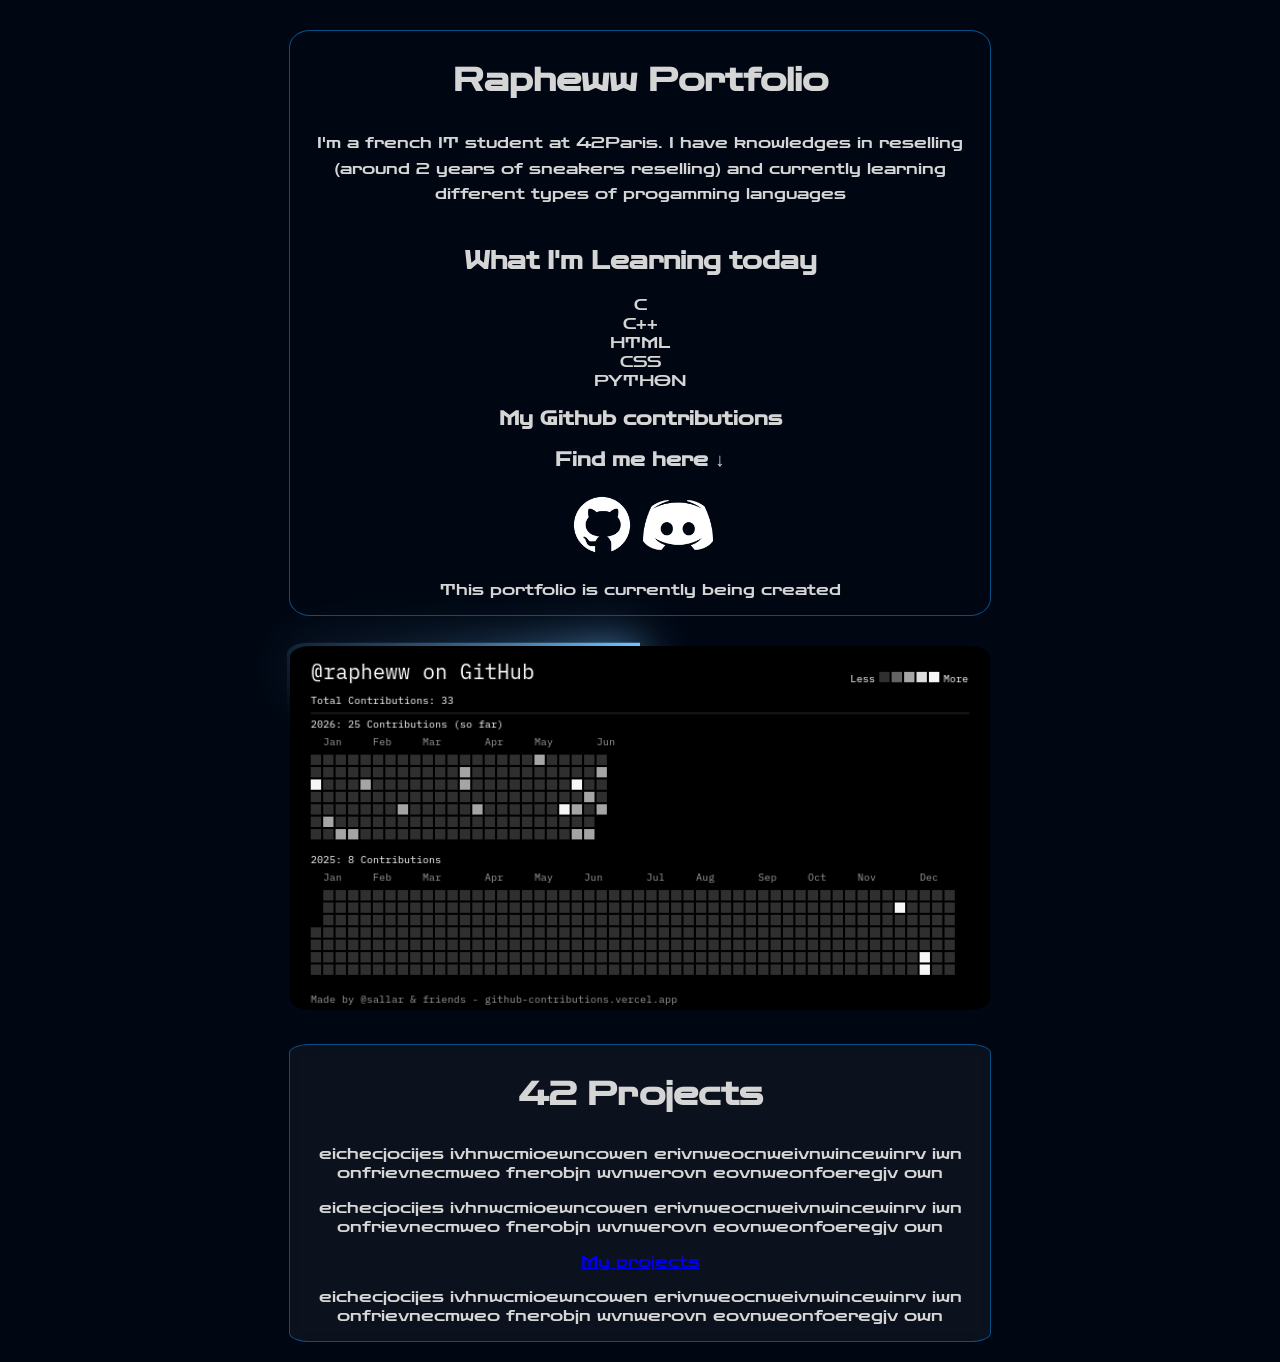
==== home.html @ 118ee058 "new version" ====
<!DOCTYPE html>
<html lang="en">
<head>
    <meta charset="UTF-8">
    <meta name="viewport" content="width=device-width, initial-scale=1.0">
    <title>rapheww</title>
    <link rel="stylesheet" href="home.css">
    
    <link rel="preconnect" href="https://fonts.googleapis.com">
    <link rel="preconnect" href="https://fonts.gstatic.com" crossorigin>
    <link href="https://fonts.googleapis.com/css2?family=Zen+Dots&display=swap" rel="stylesheet">
    
</head>
<body>
    <div class="card">
        <h1>Rapheww Portfolio</h1>
        <p class="bio">I'm a french IT student at 42Paris. I have knowledges in reselling (around 2 years of sneakers reselling) and currently  learning different types of progamming languages</p>
        <h2>What I'm Learning today</h2>
        <ul>
            <li>C</li>
            <li>C++</li>
            <li>HTML</li>
            <li>CSS</li>
            <li>PYTHON</li>
        </ul>
        <h3>My Github contributions</h3>
        
        <h3>Find me here ↓</h3>
        <a href="https://github.com/rapheww"><img class="social" src="github.png" alt="github img link"></a>
        <a href="https://discordapp.com/users/512338745471795251"><img class="social" src="discord.png" alt="discord img link"></a>
        <p class="status">This portfolio is currently being created</p>
    </div>
    <div class="githubcommits">
        <img class="githubcommit" src="contributions.png" alt="contributions github">
    </div>
    <div class="projects">
        <h1>42 Projects</h1>
        <p>eichecjocijes ivhnwcmioewncowen erivnweocnweivnwincewinrv iwn onfrievnecmweo fnerobjn wvnwerovn eovnweonfoeregjv own </p>
        <p>eichecjocijes ivhnwcmioewncowen erivnweocnweivnwincewinrv iwn onfrievnecmweo fnerobjn wvnwerovn eovnweonfoeregjv own </p>
        <a href="project.html">My projects</a>
        <p>eichecjocijes ivhnwcmioewncowen erivnweocnweivnwincewinrv iwn onfrievnecmweo fnerobjn wvnwerovn eovnweonfoeregjv own </p>
    </div>
</body>
</html>
---- home.css ----
html, body {
    min-height: 100%;
    margin: 0;
}

body {
    background-color: #000713;
    background-size: cover;
    background-position: center;
    background-attachment: fixed;

    color: #D5D5D5;
    font-family: 'Zen Dots', sans-serif;
    text-align: center;

    min-height: 100vh;

    padding-top: 30px;

    box-sizing: border-box;
}

.card{
    display: block;
    border-radius: 3%;
    backdrop-filter: blur(5px) brightness(1);
    width: 700px;
    margin: auto;
    border: 1px solid #084f85;
    transition: transform 0.5s;
}

.card:hover{
    transform: scale(1.05);
}

h1{
    margin: 30px; 
}
.bio{
    max-width: 700px; 
    margin: 0 auto 40px auto; 
    line-height: 1.6;
}
ul{
    list-style-type: none; 
    padding-left: 0px;
    text-align: center; 
    display: block;
}
.social{
    display: inline;
    margin: auto;
    width: 10%;
    transition: transform 0.5s;
}

.social:hover{
    transform: scale(1.1);
}

.githubcommits{
    display: inline-block;
    position: relative;
    margin: auto;
    margin-top: 30px;
    width: 700px;
    transition: transform 0.5s;
}

.githubcommits:hover{
    transform: scale(1.05);
}

.githubcommit{
    border-radius: 3%;
    display: block;
    margin: auto;
    width: 100%;
}

@property --angle{
    syntax: "<angle>";
    initial-value: 0deg;
    inherits: false;
}

.githubcommits::after, .githubcommits::before{
    content: '';
    position: absolute;
    height: 100%;
    width: 100%;
    background-image: conic-gradient(from var(--angle), transparent 80%, #74c3ff);
    top: 50%;
    left: 50%;
    translate: -50% -50%;
    z-index: -1;
    padding: 3px;
    border-radius: 3%;
    animation: 5s spin linear infinite;
}
.githubcommits::before{
    filter: blur(1.5rem);
    opacity: 0.75;
}

@keyframes spin{
    from{
        --angle: 0deg;
    }
    to{
        --angle: 360deg;
    }
}

.projects{
    display: block;
    border-radius: 3%;
    background-color: rgba(211, 211, 211, 0.05);
    backdrop-filter: blur(5px) brightness(1);
    width: 700px;
    margin: auto;
    margin-top: 30px;
    margin-bottom: 20px;
    border: 1px solid #084f85;
    transition: transform 0.5s;
}

.projects:hover{
    transform: scale(1.05);
}

.zen-dots-regular{
    font-family: "Zen Dots", sans-serif; 
    font-weight: 400; 
    font-style: normal;
}
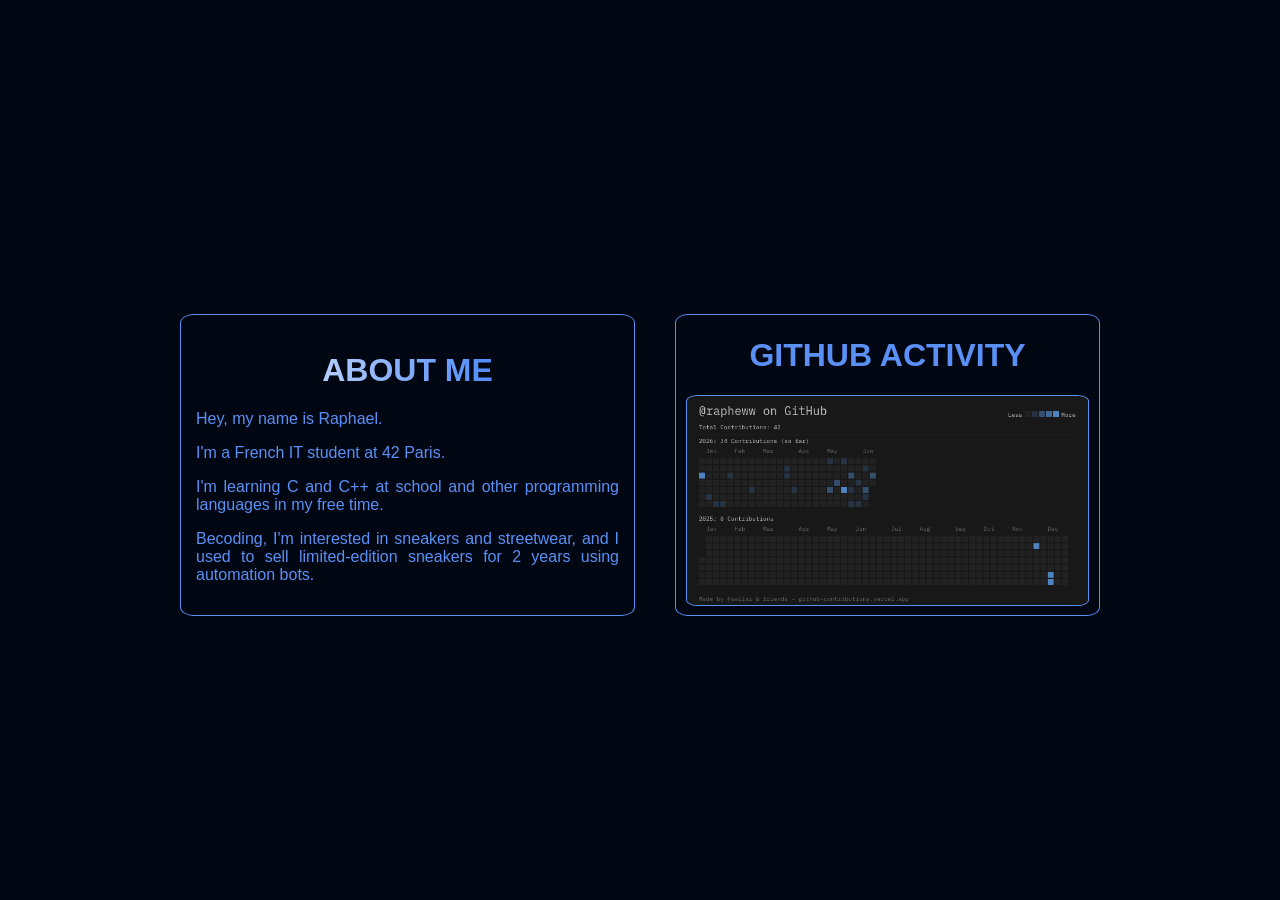
==== commit e709f89c: "bof" ====
--- a/home.html
+++ b/home.html
@@ -8,37 +8,25 @@
     
     <link rel="preconnect" href="https://fonts.googleapis.com">
     <link rel="preconnect" href="https://fonts.gstatic.com" crossorigin>
-    <link href="https://fonts.googleapis.com/css2?family=Zen+Dots&display=swap" rel="stylesheet">
+    <link href="https://fonts.googleapis.com/css2?family=Stack+Sans+Headline:wght@200..700&display=swap" rel="stylesheet">
     
 </head>
 <body>
     <div class="card">
-        <h1>Rapheww Portfolio</h1>
-        <p class="bio">I'm a french IT student at 42Paris. I have knowledges in reselling (around 2 years of sneakers reselling) and currently  learning different types of progamming languages</p>
-        <h2>What I'm Learning today</h2>
-        <ul>
-            <li>C</li>
-            <li>C++</li>
-            <li>HTML</li>
-            <li>CSS</li>
-            <li>PYTHON</li>
-        </ul>
-        <h3>My Github contributions</h3>
-        
-        <h3>Find me here ↓</h3>
-        <a href="https://github.com/rapheww"><img class="social" src="github.png" alt="github img link"></a>
-        <a href="https://discordapp.com/users/512338745471795251"><img class="social" src="discord.png" alt="discord img link"></a>
-        <p class="status">This portfolio is currently being created</p>
-    </div>
-    <div class="githubcommits">
-        <img class="githubcommit" src="contributions.png" alt="contributions github">
-    </div>
-    <div class="projects">
-        <h1>42 Projects</h1>
-        <p>eichecjocijes ivhnwcmioewncowen erivnweocnweivnwincewinrv iwn onfrievnecmweo fnerobjn wvnwerovn eovnweonfoeregjv own </p>
-        <p>eichecjocijes ivhnwcmioewncowen erivnweocnweivnwincewinrv iwn onfrievnecmweo fnerobjn wvnwerovn eovnweonfoeregjv own </p>
-        <a href="project.html">My projects</a>
-        <p>eichecjocijes ivhnwcmioewncowen erivnweocnweivnwincewinrv iwn onfrievnecmweo fnerobjn wvnwerovn eovnweonfoeregjv own </p>
+        <div class="aboutme">
+            <h1>ABOUT ME</h1>
+            <p>Hey, my name is Raphael.</p>
+            <p>I'm a French IT student at 42 Paris.</p>
+            <p>I'm learning C and C++ at school 
+                and other programming languages in my free time.
+                
+                <p>Becoding, I'm interested in sneakers and streetwear, and I used to sell limited-edition sneakers for 2 years using automation bots.</p> 
+            </p>
+        </div>
+        <div class="commits">
+            <h1>GITHUB ACTIVITY</h1>
+            <img src="contributions.png" alt="contributions">
+        </div>
     </div>
 </body>
 </html>
--- a/home.css
+++ b/home.css
@@ -18,120 +18,58 @@
     padding-top: 30px;
 
     box-sizing: border-box;
+    display: flex;
+    justify-content: center;
+    align-items: center;
 }
 
 .card{
-    display: block;
-    border-radius: 3%;
-    backdrop-filter: blur(5px) brightness(1);
-    width: 700px;
-    margin: auto;
-    border: 1px solid #084f85;
-    transition: transform 0.5s;
+    /* border: 1px solid red; */
+    width: 75%;
+    display: flex;
 }
 
-.card:hover{
-    transform: scale(1.05);
+.card div{
+    border: 1px solid #5a90f5;
+    border-radius: 3%;
+    color: #5a90f5;
+    margin: 20px;
+    width: 55%;
 }
 
-h1{
-    margin: 30px; 
-}
-.bio{
-    max-width: 700px; 
-    margin: 0 auto 40px auto; 
-    line-height: 1.6;
-}
-ul{
-    list-style-type: none; 
-    padding-left: 0px;
-    text-align: center; 
-    display: block;
-}
-.social{
-    display: inline;
-    margin: auto;
-    width: 10%;
-    transition: transform 0.5s;
+.aboutme{
+    text-align: center;
+    padding: 15px;
 }
 
-.social:hover{
-    transform: scale(1.1);
+.aboutme h1{
+    background: linear-gradient(to right, #ffffff, #0359f8);
+    background-clip: text;
+    -webkit-background-clip: text;
+    -webkit-text-fill-color: transparent;
 }
 
-.githubcommits{
-    display: inline-block;
-    position: relative;
-    margin: auto;
-    margin-top: 30px;
-    width: 700px;
-    transition: transform 0.5s;
+.aboutme p{
+    text-align: justify;
 }
 
-.githubcommits:hover{
-    transform: scale(1.05);
+.commits{
+    text-align: center;
 }
 
-.githubcommit{
+.commits img{
+    width: 95%;
     border-radius: 3%;
-    display: block;
-    margin: auto;
-    width: 100%;
+    border: 1px solid #5a90f5;
 }
 
-@property --angle{
-    syntax: "<angle>";
-    initial-value: 0deg;
-    inherits: false;
+.contact{
+    text-align: center;
 }
 
-.githubcommits::after, .githubcommits::before{
-    content: '';
-    position: absolute;
-    height: 100%;
-    width: 100%;
-    background-image: conic-gradient(from var(--angle), transparent 80%, #74c3ff);
-    top: 50%;
-    left: 50%;
-    translate: -50% -50%;
-    z-index: -1;
-    padding: 3px;
-    border-radius: 3%;
-    animation: 5s spin linear infinite;
-}
-.githubcommits::before{
-    filter: blur(1.5rem);
-    opacity: 0.75;
-}
-
-@keyframes spin{
-    from{
-        --angle: 0deg;
-    }
-    to{
-        --angle: 360deg;
-    }
-}
-
-.projects{
-    display: block;
-    border-radius: 3%;
-    background-color: rgba(211, 211, 211, 0.05);
-    backdrop-filter: blur(5px) brightness(1);
-    width: 700px;
-    margin: auto;
-    margin-top: 30px;
-    margin-bottom: 20px;
-    border: 1px solid #084f85;
-    transition: transform 0.5s;
-}
-
-.projects:hover{
-    transform: scale(1.05);
-}
-
-.zen-dots-regular{
-    font-family: "Zen Dots", sans-serif; 
-    font-weight: 400; 
-    font-style: normal;
+.stack-sans-headline-fonts {
+  font-family: "Stack Sans Headline", sans-serif;
+  font-optical-sizing: auto;
+  font-weight: 20px;
+  font-style: normal;
 }
